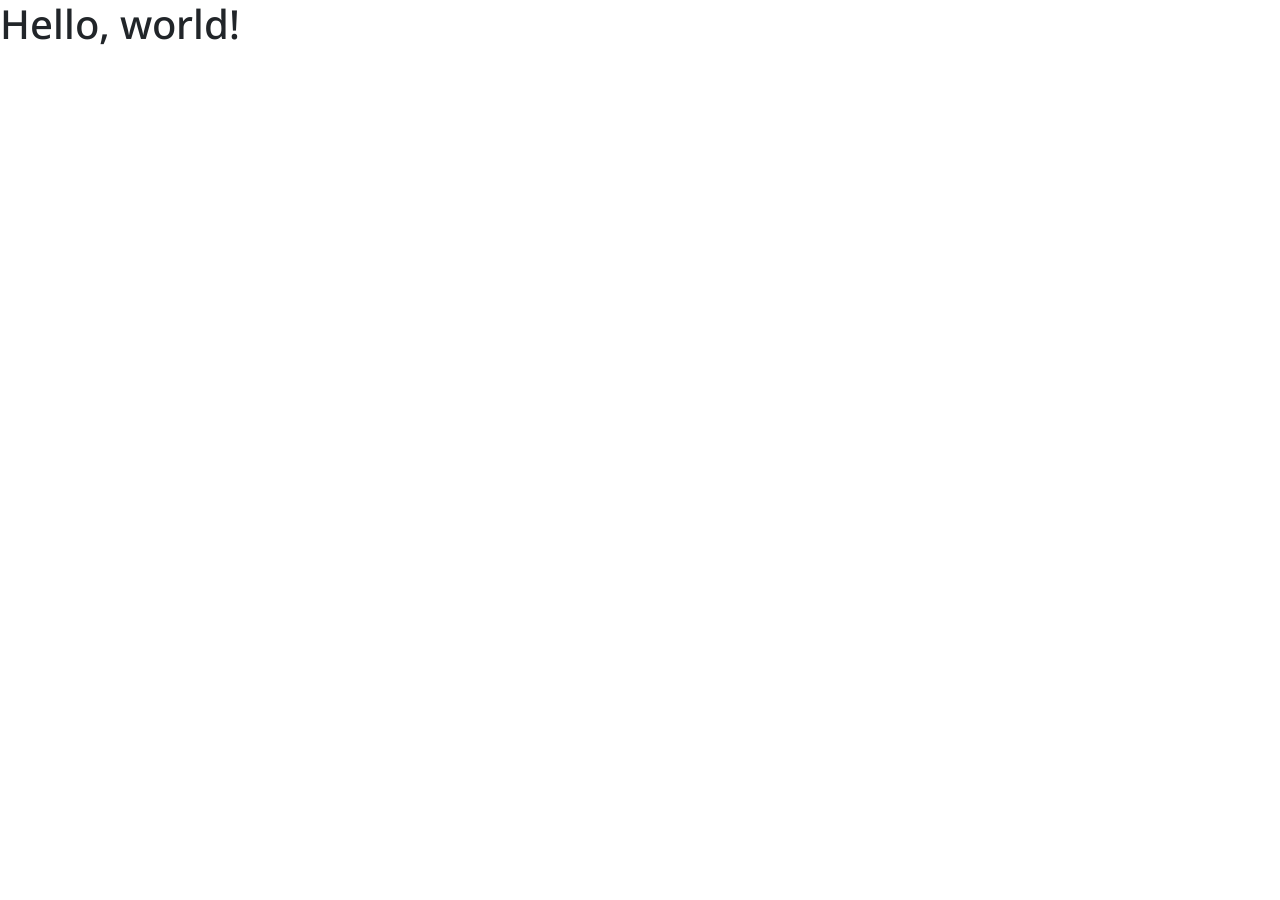
==== index.html @ bed4ab70 "first commit" ====
<!doctype html>
<html lang="en">

<head>
    <meta charset="utf-8">
    <meta name="viewport" content="width=device-width, initial-scale=1">
    <title>Bootstrap demo</title>
    <!-- Bootstrap CSS -->
    <link href="https://cdn.jsdelivr.net/npm/bootstrap@5.3.8/dist/css/bootstrap.min.css" rel="stylesheet"
        integrity="sha384-sRIl4kxILFvY47J16cr9ZwB07vP4J8+LH7qKQnuqkuIAvNWLzeN8tE5YBujZqJLB" crossorigin="anonymous">
    <!-- Custom font -->
    <link rel="preconnect" href="https://fonts.googleapis.com">
    <link rel="preconnect" href="https://fonts.gstatic.com" crossorigin>
    <link
        href="https://fonts.googleapis.com/css2?family=Montserrat:ital,wght@0,100..900;1,100..900&family=Noto+Sans:ital,wght@0,100..900;1,100..900&display=swap"
        rel="stylesheet">
    <!-- Custom CSS -->
    <link rel="stylesheet" href="style.css">
</head>

<body>
    <h1>Hello, world!</h1>
    <script src="https://cdn.jsdelivr.net/npm/bootstrap@5.3.8/dist/js/bootstrap.bundle.min.js"
        integrity="sha384-FKyoEForCGlyvwx9Hj09JcYn3nv7wiPVlz7YYwJrWVcXK/BmnVDxM+D2scQbITxI"
        crossorigin="anonymous"></script>
    <script src="main.js"></script>
</body>

</html>
---- style.css ----
* {
    font-family: "Noto Sans", sans-serif;
}

:root {
    --dark-custom: #1D242D;
    --grey-custom: rgb(132, 130, 128);
    --accent-custom: #E31A0B;
    --white-custom: rgb(234, 238, 242);
}
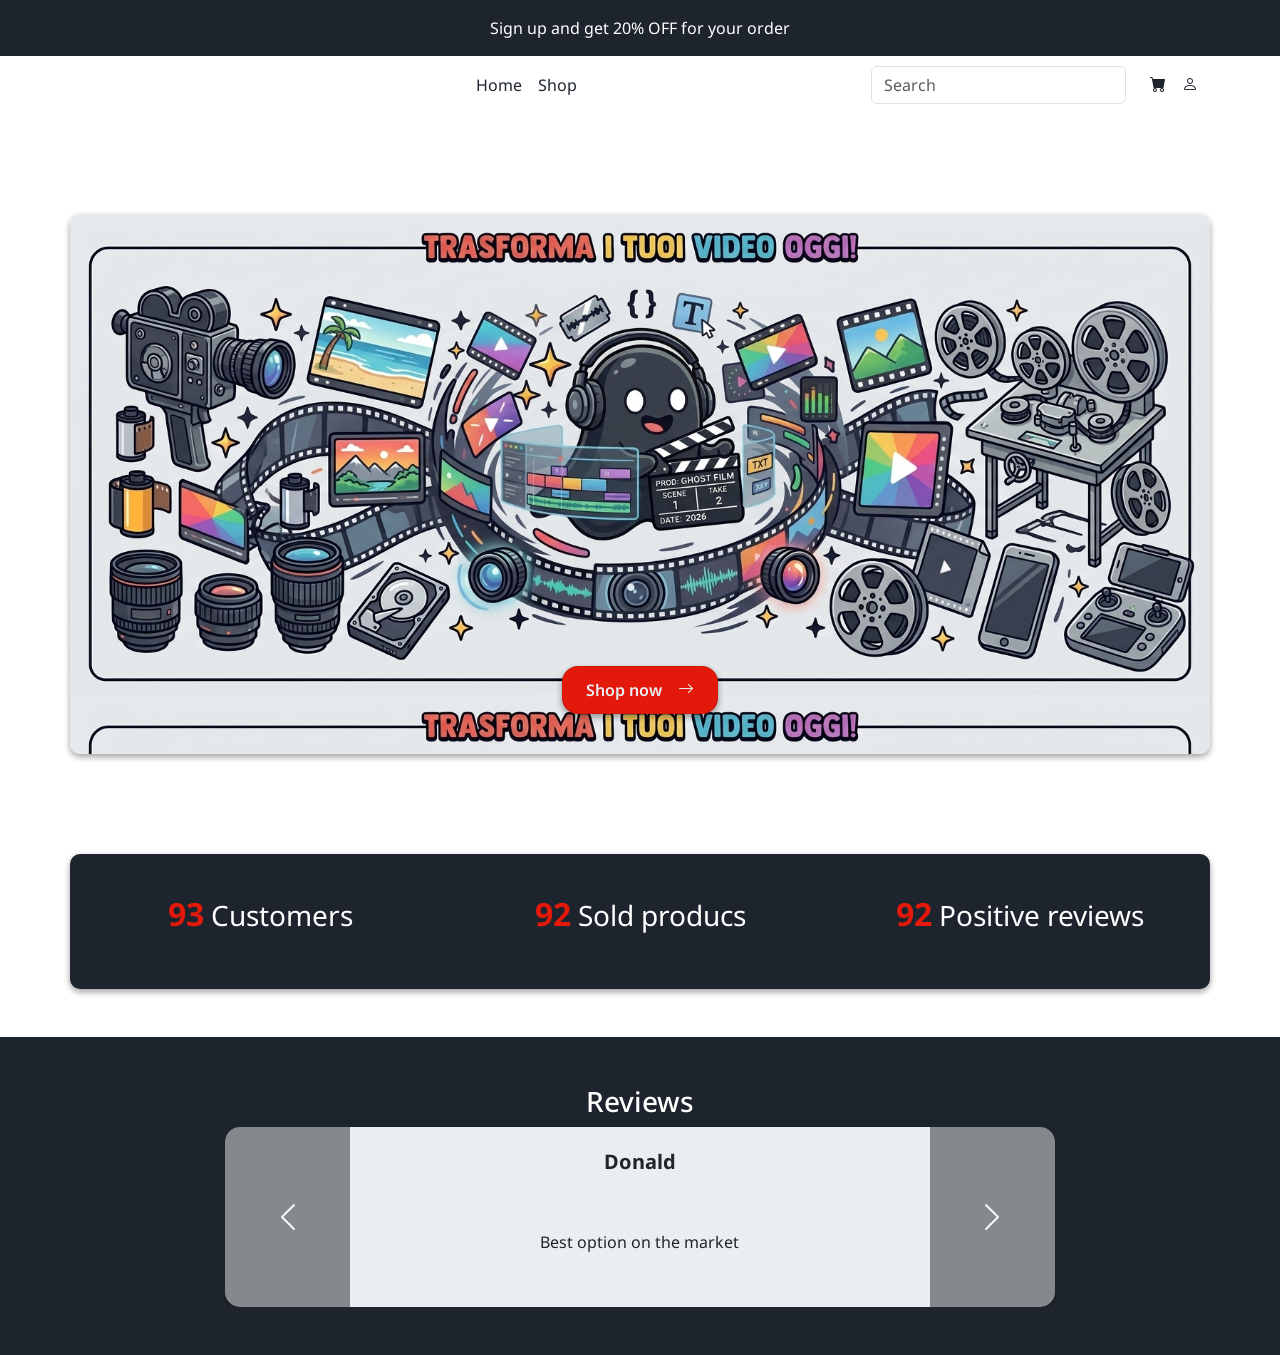
==== commit fa934866: "second commit" ====
--- a/index.html
+++ b/index.html
@@ -14,12 +14,105 @@
     <link
         href="https://fonts.googleapis.com/css2?family=Montserrat:ital,wght@0,100..900;1,100..900&family=Noto+Sans:ital,wght@0,100..900;1,100..900&display=swap"
         rel="stylesheet">
+    <link rel="stylesheet" href="https://cdn.jsdelivr.net/npm/bootstrap-icons@1.13.1/font/bootstrap-icons.min.css">
     <!-- Custom CSS -->
     <link rel="stylesheet" href="style.css">
 </head>
 
 <body>
-    <h1>Hello, world!</h1>
+    <!-- First navbar -->
+    <nav class="navbar d-none- d-md-block bg-first-custom" data-bs-theme="dark">
+        <div class="container">
+            <ul class="navbar-nav mx-auto">
+                <li class="nav-item">
+                    <a href="#" class="nav-link active" aria-current="page">Sign up and get 20% OFF for your order</a>
+                </li>
+            </ul>
+        </div>
+    </nav>
+
+    <!-- Second navbar -->
+    <nav class="navbar navbar-expand-lg sticky-top" id="navbar-color">
+        <div class="container">
+            <a href="#" class="navbar-brand-fw-bold fs-3 linkColor">
+                <img src="./media/logo1.png" alt="" class="logo" id="logo_navbar">
+            </a>
+            <button class="navbar-toggler" type="button" data-bs-toggle="collapse" data-bs-target="Toggle navigation">
+                <i class="fa-solid fa-bars linkColor"></i>
+            </button>
+            <div class="collapse navbar-collapse" id="navbarSupportedContent">
+                <div class="widthCustom">
+
+                </div>
+                <ul class="navbar-nav mx-auto mb-2 mb-lg-0">
+                    <li class="nav-item">
+                        <a href="./index.html" class="nav-link active linkColor" aria-current="page">Home</a>
+                    </li>
+                    <li class="nav-item">
+                        <a href="./annunci.html" class="nav-link linkColor">Shop</a>
+                    </li>
+                </ul>
+                <form class="d-flex" role="search">
+                    <input class="form-control me-2" type="search" placeholder="Search" aria-label="Search">
+                </form>
+                <i class="bi bi-cart-fill mx-3 linkColor text-accent-custom"></i>
+                <i class="bi bi-person linkColor text-accent-custom"></i>
+            </div>
+        </div>
+    </nav>
+
+    <header class="container margin-top-custom bg-hero position-relative">
+        <div class="row h-100 justify-content-center align-items-center">
+            <!-- <h1 class="display-4 fw-bold text-white">Level up your style</h1> -->
+            <button class="button-6 bg-accent-custom" role="button">Shop now <i
+                    class="bi bi-arrow-right ms-3"></i></button>
+        </div>
+    </header>
+
+    <section class="container margin-top-custom bg-first-custom numbers-section mb-5">
+        <div class="row h-100 text-white align-items-center text-center">
+            <article class="col-12 col-md-4">
+                <p class="fs-3"><span class="fw-bold fs-2 text-accent-custom" id="numberOne">0</span> Customers</p>
+            </article>
+            <article class="col-12 col-md-4">
+                <p class="fs-3"><span class="fw-bold fs-2 text-accent-custom" id="numberTwo">0</span> Sold producs</p>
+            </article>
+            <article class="col-12 col-md-4">
+                <p class="fs-3"><span class="fw-bold fs-2 text-accent-custom" id="numberThree">0</span> Positive reviews
+                </p>
+            </article>
+        </div>
+    </section>
+    <!-- Reviews -->
+    <section class="container-fluid">
+        <div class="row justify-content-center bg-first-custom py-5">
+            <article class="col-12 col-md-8">
+                <h3 class="text-center text-white">Reviews</h3>
+                <div id="myCarousel" class="carousel slide">
+                    <div class="carousel-inner">
+                        <div class="carousel-item active">
+                            <div class="reviewCard">
+                                <p class="lead fw-bold">Donald</p>
+                                <p class="p-3">Best option on the market</p>
+                            </div>
+                        </div>
+                    </div>
+                    <button type="button" class="carousel-control-prev bg-dark" data-bs-target="#myCarousel"
+                        data-bs-slide="prev">
+                        <span class="carousel-control-prev-icon" aria-hidden="true"></span>
+                        <span class="visually-hidden">Previus</span>
+                    </button>
+                    <button type="button" class="carousel-control-next bg-dark" data-bs-target="#myCarousel"
+                        data-bs-slide="next">
+                        <span class="carousel-control-next-icon" aria-hidden="true"></span>
+                        <span class="visually-hidden">Next</span>
+                    </button>
+                </div>
+            </article>
+        </div>
+    </section>
+
+
     <script src="https://cdn.jsdelivr.net/npm/bootstrap@5.3.8/dist/js/bootstrap.bundle.min.js"
         integrity="sha384-FKyoEForCGlyvwx9Hj09JcYn3nv7wiPVlz7YYwJrWVcXK/BmnVDxM+D2scQbITxI"
         crossorigin="anonymous"></script>
--- a/style.css
+++ b/style.css
@@ -1,5 +1,6 @@
 * {
     font-family: "Noto Sans", sans-serif;
+    /* background-color: var(--white-custom); */
 }
 
 :root {
@@ -7,4 +8,112 @@
     --grey-custom: rgb(132, 130, 128);
     --accent-custom: #E31A0B;
     --white-custom: rgb(234, 238, 242);
+}
+
+.bg-accent-custom {
+    background-color: var(--accent-custom);
+}
+
+.text-accent-custom {
+    color: var(--accent-custom);
+}
+
+.bg-first-custom {
+    background-color: var(--dark-custom);
+}
+
+.text-dark-custom {
+    color: var(--dark-custom);
+}
+
+.navbar {
+    transition: .8s;
+}
+
+.widthCustom {
+    width: 100px;
+}
+
+.logo {
+    width: 50px;
+}
+
+/* header */
+
+.margin-top-custom {
+    margin-top: 100px;
+}
+
+.bg-hero {
+    height: 60vh;
+    background: url('./media/Gemini_Generated_Image_mdy1remdy1remdy1.jpg'), linear-gradient(rgba(124, 124, 124, .5), rgba(120, 120, 120, .509));
+    background-position: top;
+    background-size: contain;
+    border-radius: 10px;
+    box-shadow: rgba(0, 0, 0, .16) 0px 3px 6px, rgba(0, 0, 0, .23) 0px 3px 6px;
+}
+
+.button-6 {
+    align-items: center;
+    width: 12rem;
+    border: 1px solid rgba(0, 0, 0, .1);
+    border-radius: 1rem;
+    color: var(--white-custom);
+    position: absolute;
+    bottom: 40px;
+    padding: 10px;
+    box-shadow: rgba(0, 0, 0, .16) 0px 3px 6px, rgba(0, 0, 0, .23) 0px 3px 6px;
+    display: inline-flex;
+    font-size: 16px;
+    font-weight: 600;
+    justify-content: center;
+    line-height: 1.25;
+    margin: 0;
+    min-height: 3rem;
+    padding: calc(.875rem - 1px) calc(1.5rem - 1px);
+    text-decoration: none;
+    transition: all 250ms;
+    user-select: none;
+    touch-action: manipulation;
+    vertical-align: baseline;
+    width: auto;
+}
+
+.button-6:hover,
+.button-6:focus {
+    border-color: rgba(0, 0, 0, .15);
+    box-shadow: rgba(0, 0, 0, .1) 0 4px 12px;
+    color: var(--white-custom);
+}
+
+.button-6:hover {
+    transform: translateY(-1px);
+}
+
+.button-6:active {
+    background-color: #F0F0F1;
+    border-color: rgba(0, 0, 0, .15);
+    box-shadow: rgba(0, 0, 0, .06) 0 2px 4px;
+    color: rgba(0, 0, 0, .65);
+    transform: translateY(0);
+}
+
+/* Increment */
+.numbers-section {
+    height: 15vh;
+    border-radius: 10px;
+    box-shadow: rgba(0, 0, 0, .16) 0px 3px 6px, rgba(0, 0, 0, .23) 0px 3px 6px;
+}
+
+/* Reviews */
+.reviewCard {
+    min-height: 180px;
+    background-color: var(--white-custom);
+    border-radius: 15px;
+    box-shadow: rgba(0, 0, 0, .16) 0px 3px 6px, rgba(0, 0, 0, .23) 0px 3px 6px;
+    display: flex;
+    flex-direction: column;
+    align-items: center;
+    justify-content: space-evenly;
+    margin: 0 auto;
 }
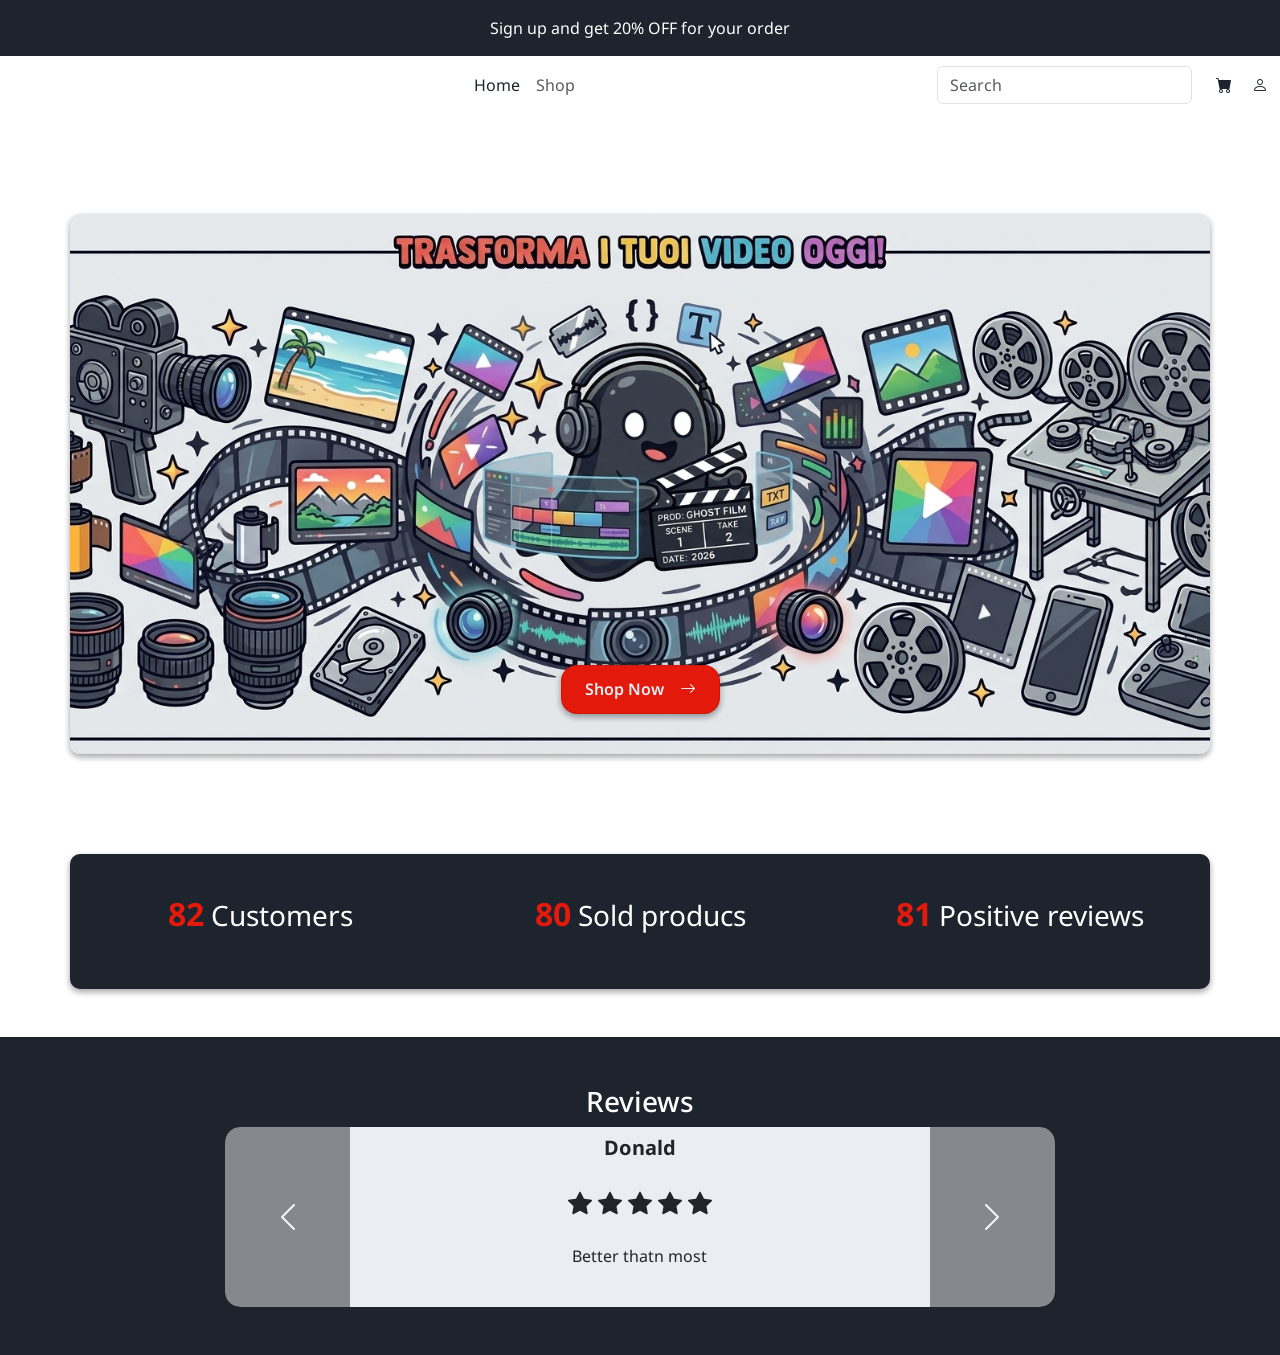
==== commit 76107cd6: "added shop.htlm, shop.js and responsiveness" ====
--- a/index.html
+++ b/index.html
@@ -33,12 +33,15 @@
 
     <!-- Second navbar -->
     <nav class="navbar navbar-expand-lg sticky-top" id="navbar-color">
-        <div class="container">
+        <div class="container-fluid">
             <a href="#" class="navbar-brand-fw-bold fs-3 linkColor">
                 <img src="./media/logo1.png" alt="" class="logo" id="logo_navbar">
             </a>
-            <button class="navbar-toggler" type="button" data-bs-toggle="collapse" data-bs-target="Toggle navigation">
-                <i class="fa-solid fa-bars linkColor"></i>
+            <button class="navbar-toggler shadow-none" type="button" data-bs-toggle="collapse"
+                data-bs-target="#navbarSupportedContent" aria-controls="navbarSupportedContent" aria-expanded="false"
+                aria-label="Toggle navigation">
+                <i class="bi bi-list fs-1"></i>
+                <!-- <span class="navbar-toggler-icon"></span> -->
             </button>
             <div class="collapse navbar-collapse" id="navbarSupportedContent">
                 <div class="widthCustom">
@@ -49,14 +52,16 @@
                         <a href="./index.html" class="nav-link active linkColor" aria-current="page">Home</a>
                     </li>
                     <li class="nav-item">
-                        <a href="./annunci.html" class="nav-link linkColor">Shop</a>
+                        <a href="./shop.html" class="nav-link nav-link-disabled linkColor">Shop</a>
                     </li>
                 </ul>
                 <form class="d-flex" role="search">
                     <input class="form-control me-2" type="search" placeholder="Search" aria-label="Search">
                 </form>
-                <i class="bi bi-cart-fill mx-3 linkColor text-accent-custom"></i>
-                <i class="bi bi-person linkColor text-accent-custom"></i>
+                <div>
+                    <i class="bi bi-cart-fill mx-3 linkColor text-accent-custom"></i>
+                    <i class="bi bi-person linkColor text-accent-custom"></i>
+                </div>
             </div>
         </div>
     </nav>
@@ -64,12 +69,12 @@
     <header class="container margin-top-custom bg-hero position-relative">
         <div class="row h-100 justify-content-center align-items-center">
             <!-- <h1 class="display-4 fw-bold text-white">Level up your style</h1> -->
-            <button class="button-6 bg-accent-custom" role="button">Shop now <i
-                    class="bi bi-arrow-right ms-3"></i></button>
+            <button class="button-6 bg-accent-custom" role="button"><a href="./shop.html">Shop Now<i
+                        class="bi bi-arrow-right ms-3"></i></a></button>
         </div>
     </header>
 
-    <section class="container margin-top-custom bg-first-custom numbers-section mb-5">
+    <section class="container margin-top-custom bg-first-custom numbers-section mb-5 clients">
         <div class="row h-100 text-white align-items-center text-center">
             <article class="col-12 col-md-4">
                 <p class="fs-3"><span class="fw-bold fs-2 text-accent-custom" id="numberOne">0</span> Customers</p>
@@ -93,7 +98,14 @@
                         <div class="carousel-item active">
                             <div class="reviewCard">
                                 <p class="lead fw-bold">Donald</p>
-                                <p class="p-3">Best option on the market</p>
+                                <div class="fs-4">
+                                    <i class="bi bi-star-fill"></i>
+                                    <i class="bi bi-star-fill"></i>
+                                    <i class="bi bi-star-fill"></i>
+                                    <i class="bi bi-star-fill"></i>
+                                    <i class="bi bi-star-fill"></i>
+                                </div>
+                                <p class="p-3">Better thatn most</p>
                             </div>
                         </div>
                     </div>
--- a/style.css
+++ b/style.css
@@ -1,6 +1,5 @@
 * {
     font-family: "Noto Sans", sans-serif;
-    /* background-color: var(--white-custom); */
 }
 
 :root {
@@ -30,6 +29,11 @@
     transition: .8s;
 }
 
+.bi-cart-fill,
+.bi-person {
+    color: var(--dark-custom);
+}
+
 .widthCustom {
     width: 100px;
 }
@@ -46,9 +50,11 @@
 
 .bg-hero {
     height: 60vh;
-    background: url('./media/Gemini_Generated_Image_mdy1remdy1remdy1.jpg'), linear-gradient(rgba(124, 124, 124, .5), rgba(120, 120, 120, .509));
+    background: linear-gradient(rgba(124, 124, 124, .5), rgba(120, 120, 120, .509));
     background-position: top;
-    background-size: contain;
+    background-image: url('./media/Gemini_Generated_Image_mdy1remdy1remdy1.jpg');
+    background-size: cover;
+    background-repeat: no-repeat;
     border-radius: 10px;
     box-shadow: rgba(0, 0, 0, .16) 0px 3px 6px, rgba(0, 0, 0, .23) 0px 3px 6px;
 }
@@ -77,6 +83,11 @@
     touch-action: manipulation;
     vertical-align: baseline;
     width: auto;
+}
+
+.button-6 a {
+    text-decoration: none;
+    color: var(--white-custom);
 }
 
 .button-6:hover,
@@ -116,4 +127,70 @@
     align-items: center;
     justify-content: space-evenly;
     margin: 0 auto;
+}
+
+.carousel-inner {
+    border-radius: 15px;
+}
+
+/* Categories */
+.accordion-flush {
+    width: 15vw;
+    overflow: hidden;
+    border: 1px solid transparent;
+    border-radius: 15px;
+}
+
+.card-custom {
+    height: 200px;
+    width: 30%;
+    border: 2px solid var(--grey-custom);
+    border-radius: 20px;
+    display: flex;
+    flex-direction: column;
+    align-items: center;
+    justify-content: space-around;
+    margin-bottom: 20px;
+    text-align: center;
+}
+
+#cardWrapper {
+    height: 75vh;
+    overflow-y: scroll;
+}
+
+@media screen and (max-width: 990px) {
+    .navbar-expand-lg {
+        background-color: var(--white-custom);
+    }
+
+    .form-control {
+        margin-bottom: 10px;
+    }
+
+    .bi-cart-fill,
+    .bi-person {
+        font-size: 1.5rem;
+    }
+
+    .clients {
+        height: fit-content;
+        padding-top: 15px;
+    }
+
+    .accordion-flush {
+        width: 50%;
+    }
+
+    .card-custom {
+        margin-top: 10px;
+        width: 100%;
+    }
+
+    .bg-hero {
+        background-repeat: no-repeat;
+        background-size: cover;
+        max-height: 30vh;
+        width: 100%;
+    }
 }
